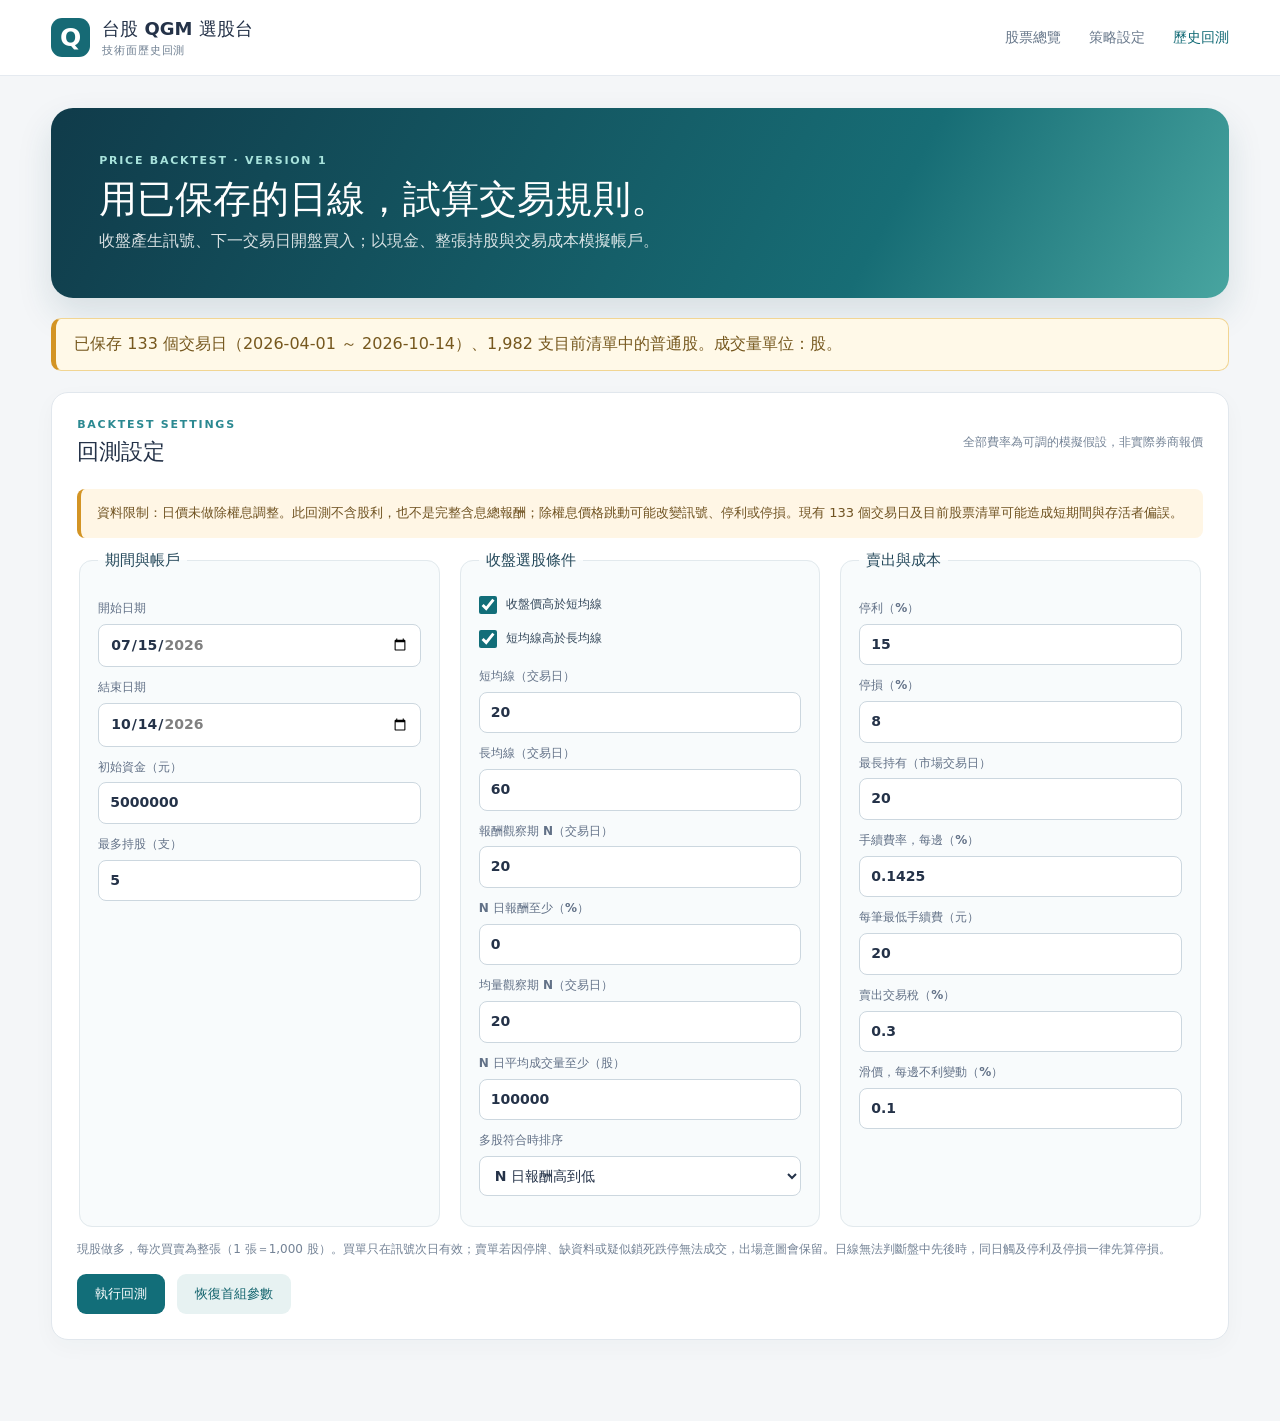
==== docs/backtest.html @ 7f47bbbf "Add technical historical backtest v1" ====
<!doctype html>
<html lang="zh-Hant"><head><meta charset="utf-8"><meta name="viewport" content="width=device-width,initial-scale=1">
<title>歷史回測 · 台股 QGM 選股台</title><link rel="stylesheet" href="style.css"></head>
<body><header><div class="brand"><span class="brand-mark">Q</span><div><strong>台股 QGM 選股台</strong><small>技術面歷史回測</small></div></div><nav><a href="index.html">股票總覽</a><a href="settings.html">策略設定</a><a class="active" href="backtest.html">歷史回測</a></nav></header>
<main><section class="hero settings-hero"><div><p class="eyebrow">PRICE BACKTEST · VERSION 1</p><h1>用已保存的日線，試算交易規則。</h1><p>收盤產生訊號、下一交易日開盤買入；以現金、整張持股與交易成本模擬帳戶。</p></div></section>
<div class="notice" id="coverageNotice">讀取可用行情期間…</div>
<section class="panel" aria-labelledby="settingsTitle"><div class="panel-head"><div><p class="eyebrow">BACKTEST SETTINGS</p><h2 id="settingsTitle">回測設定</h2></div><span class="muted">全部費率為可調的模擬假設，非實際券商報價</span></div>
<p class="backtest-warning"><strong>資料限制：</strong>日價未做除權息調整。此回測不含股利，也不是完整含息總報酬；除權息價格跳動可能改變訊號、停利或停損。現有 133 個交易日及目前股票清單可能造成短期間與存活者偏誤。</p>
<form id="backtestForm"><div class="backtest-grid">
<fieldset><legend>期間與帳戶</legend><label>開始日期<input id="startDate" name="startDate" type="date" required></label><label>結束日期<input id="endDate" name="endDate" type="date" required></label><label>初始資金（元）<input name="initialCapital" type="number" min="1" step="1" required></label><label>最多持股（支）<input name="maxPositions" type="number" min="1" max="50" step="1" required></label></fieldset>
<fieldset><legend>收盤選股條件</legend><label class="check-control"><input name="useCloseAboveShort" type="checkbox">收盤價高於短均線</label><label class="check-control"><input name="useShortAboveLong" type="checkbox">短均線高於長均線</label><label>短均線（交易日）<input name="maShort" type="number" min="1" max="120" step="1" required></label><label>長均線（交易日）<input name="maLong" type="number" min="2" max="120" step="1" required></label><label>報酬觀察期 N（交易日）<input name="returnDays" type="number" min="1" max="120" step="1" required></label><label>N 日報酬至少（%）<input name="minReturnPct" type="number" step="any" required></label><label>均量觀察期 N（交易日）<input name="volumeDays" type="number" min="1" max="120" step="1" required></label><label>N 日平均成交量至少（股）<input name="minAvgVolumeShares" type="number" min="0" step="1" required></label><label>多股符合時排序<select name="rankBy"><option value="return_desc">N 日報酬高到低</option><option value="volume_desc">N 日均量高到低</option><option value="stock_id">股票代碼小到大</option></select></label></fieldset>
<fieldset><legend>賣出與成本</legend><label>停利（%）<input name="takeProfitPct" type="number" min="0.01" step="any" required></label><label>停損（%）<input name="stopLossPct" type="number" min="0.01" max="99.99" step="any" required></label><label>最長持有（市場交易日）<input name="maxHoldDays" type="number" min="1" max="120" step="1" required></label><label>手續費率，每邊（%）<input name="feeRatePct" type="number" min="0" step="any" required></label><label>每筆最低手續費（元）<input name="feeMinimum" type="number" min="0" step="any" required></label><label>賣出交易稅（%）<input name="sellTaxPct" type="number" min="0" step="any" required></label><label>滑價，每邊不利變動（%）<input name="slippagePct" type="number" min="0" step="any" required></label></fieldset>
</div><p class="footnote">現股做多，每次買賣為整張（1 張＝1,000 股）。買單只在訊號次日有效；賣單若因停牌、缺資料或疑似鎖死跌停無法成交，出場意圖會保留。日線無法判斷盤中先後時，同日觸及停利及停損一律先算停損。</p>
<div class="toolbar"><button class="button" type="submit" id="runButton">執行回測</button><button class="button secondary" type="button" id="cancelButton" hidden>取消執行</button><button class="button secondary" type="button" id="resetButton">恢復首組參數</button><span id="runStatus" role="status" aria-live="polite"></span></div></form></section>
<section id="resultSection" hidden aria-labelledby="resultTitle"><div class="panel"><div class="panel-head"><div><p class="eyebrow">ACCOUNT RESULTS</p><h2 id="resultTitle">回測結果</h2></div><span id="effectivePeriod" class="muted"></span></div>
<div class="notice" role="note"><strong>結果限制：</strong><span id="resultLimits"></span></div>
<div id="summaryCards" class="cards backtest-cards"></div><h3>每日帳戶淨值</h3><div id="equityChart" class="equity-chart" role="group" aria-label="每日帳戶淨值圖"></div><div id="equityInspector" class="chart-inspector" role="status" aria-live="polite"></div><p class="footnote">滑鼠指向圖面可查看當日數值；手機點選圖面查看。鍵盤可選取圖表後用左右方向鍵切換日期。</p><p id="equityRange" class="footnote"></p>
<h3>跳過及未成交統計</h3><div id="skipStats" class="skip-stats"></div><p class="footnote">缺資料原因同時顯示事件次數與涉及股票數。同一股票可能在多日或多種原因中重複計入，各類股票數不可直接相加；其他跳過原因按委託事件計次。</p><button id="downloadSkipCsv" class="button secondary" type="button">下載缺資料跳過明細 CSV</button>
<h3>期末未平倉部位</h3><div class="table-wrap compact-table"><table><thead><tr><th>股票</th><th>買入日期</th><th>股數（股）</th><th>買入價</th><th>最後估值價</th><th>估值日期</th><th>待出場原因</th></tr></thead><tbody id="openRows"></tbody></table></div>
</div><div class="panel"><div class="panel-head"><div><p class="eyebrow">CLOSED TRADES</p><h2>已平倉交易</h2></div><button id="downloadCsv" class="button secondary" type="button">下載交易明細 CSV</button></div><div class="table-wrap compact-table"><table><thead><tr><th>股票</th><th>買入／賣出日期</th><th>買入／賣出價</th><th>股數（股）</th><th>買入成本</th><th>賣出實收</th><th>淨損益</th><th>報酬率</th><th>出場原因</th></tr></thead><tbody id="tradeRows"></tbody></table></div></div></section>
</main><script type="module" src="backtest.js"></script></body></html>
---- docs/style.css ----
:root{font-family:Inter,"Noto Sans TC","Microsoft JhengHei",system-ui,sans-serif;color:#243248;background:#f4f6f8;font-synthesis:none}*{box-sizing:border-box}body{margin:0}header{height:76px;background:#fff;border-bottom:1px solid #e5eaf0;display:flex;align-items:center;justify-content:space-between;padding:0 max(4vw,24px);position:sticky;top:0;z-index:10}.brand{display:flex;align-items:center;gap:12px}.brand-mark{display:grid;place-items:center;width:39px;height:39px;border-radius:11px;background:#166a75;color:#fff;font-size:25px;font-weight:800}.brand strong,.brand small{display:block}.brand strong{font-size:18px}.brand small{font-size:11px;color:#708092;letter-spacing:.08em;margin-top:2px}nav{display:flex;gap:28px}nav a{text-decoration:none;color:#68788b;font-weight:700;font-size:14px}nav a.active{color:#116a75}main{max-width:1600px;margin:auto;padding:32px max(4vw,24px) 60px}.hero{min-height:225px;background:linear-gradient(118deg,#103b4a,#176d75 70%,#48a5a0);border-radius:22px;color:#fff;padding:42px 48px;display:flex;align-items:center;justify-content:space-between;gap:25px;box-shadow:0 16px 35px #17495722}.hero h1{font-size:clamp(26px,3vw,43px);line-height:1.25;margin:8px 0}.hero p:not(.eyebrow){opacity:.83;margin:0}.eyebrow{font-size:11px;font-weight:800;letter-spacing:.16em;color:#2b8991;margin:0}.hero .eyebrow{color:#a8e3dc}.hero-stat{text-align:center;min-width:190px;border-left:1px solid #ffffff50;padding-left:30px}.hero-stat span{font-size:48px;font-weight:800;display:block}.hero-stat small{opacity:.8}.settings-hero{min-height:190px}.notice{background:#fff9e8;border:1px solid #f1d593;border-left:5px solid #d39424;border-radius:10px;padding:15px 18px;margin:20px 0;color:#76581e}.notice.error{border-color:#e9a1a1;border-left-color:#be4a4a;background:#fff1f1;color:#9a3434}.cards{display:grid;grid-template-columns:repeat(5,minmax(0,1fr));gap:14px;margin:22px 0}.card{background:#fff;border:1px solid #e2e9ed;border-radius:15px;padding:20px;box-shadow:0 5px 16px #1b344a09}.card strong{display:block;color:#243248;font-size:14px}.card .count{font-size:29px;font-weight:800;color:#116c76;margin:7px 0}.card small{color:#82909f}.panel{background:#fff;border:1px solid #e1e7ed;border-radius:17px;padding:25px;margin:21px 0;box-shadow:0 7px 22px #1b344a08}.panel-head{display:flex;justify-content:space-between;align-items:center;gap:16px;margin-bottom:22px}.panel-head h2{margin:6px 0 0;font-size:22px}.filter-grid{display:grid;grid-template-columns:repeat(6,minmax(130px,1fr));gap:14px}label{display:block;font-size:12px;font-weight:700;color:#627187}input[type=number],input[type=search],select{width:100%;margin-top:7px;border:1px solid #ccd7df;border-radius:8px;padding:10px 11px;background:#fff;color:#243248;font:inherit;font-size:14px;min-height:40px}input:focus,select:focus{outline:2px solid #65bbb8;outline-offset:1px}.strategy-picks{border:0;border-top:1px solid #e7edf0;margin:24px 0 0;padding:20px 0 0;display:flex;gap:18px;flex-wrap:wrap}.strategy-picks legend{font-size:12px;color:#708092;font-weight:700;padding-right:12px}.strategy-picks label,.toggle-row label{display:flex;align-items:center;gap:7px;color:#34485b;font-size:13px}.toolbar{display:flex;align-items:end;gap:12px;flex-wrap:wrap;margin-top:14px}.toolbar label{min-width:150px}.button{border:0;border-radius:9px;background:#126e79;color:#fff;padding:11px 18px;min-height:40px;text-decoration:none;font-size:13px;font-weight:800;cursor:pointer;display:inline-flex;align-items:center;justify-content:center}.button:hover{background:#0b5660}.button.secondary{background:#e7f2f2;color:#12636d}.button.secondary:hover{background:#d7ebea}.muted,.footnote,#resultCount,#saveMessage{color:#748396;font-size:12px}.table-panel{padding-bottom:15px}.table-wrap{overflow:auto;max-height:780px}table{border-collapse:collapse;min-width:2050px;width:100%;font-size:12px}th{position:sticky;top:0;background:#edf3f5;color:#607488;text-align:right;padding:12px 9px;white-space:nowrap}td{text-align:right;padding:12px 9px;border-bottom:1px solid #ecf0f3;white-space:nowrap}td:nth-child(3),th:nth-child(3){text-align:left}tbody tr:hover{background:#f5fbfa}.ticker{color:#126e79;font-weight:800}.badge{border-radius:5px;padding:3px 6px;font-size:11px;font-weight:700}.pass{background:#dff4e7;color:#27804e}.fail{background:#f1f3f5;color:#88929e}.missing_data{background:#fff0d6;color:#9a6a13}.unavailable{background:#e8edf4;color:#718095}.footnote{line-height:1.8}.actions{align-items:center;margin:22px 0}.file-button{position:relative;overflow:hidden}.file-button input{position:absolute;inset:0;opacity:0;cursor:pointer}.setting-grid{display:grid;grid-template-columns:repeat(auto-fill,minmax(220px,1fr));gap:16px}.setting-card{background:#f8fbfc;border:1px solid #e5ecef;border-radius:11px;padding:15px}.setting-card>label{margin-bottom:10px}.toggle-row{display:flex;align-items:center;justify-content:space-between;gap:8px}.tier-grid{display:grid;grid-template-columns:repeat(2,1fr);gap:8px;margin-top:9px}.setting-card h3{font-size:14px;margin:0 0 12px}.setting-card small{display:block;margin-top:8px;color:#8190a0}.section-note{color:#728191;font-size:12px}.weight-total{font-size:13px;font-weight:800;color:#146d78}.weight-total.invalid{color:#b54848}@media(max-width:1000px){.filter-grid{grid-template-columns:repeat(3,1fr)}.cards{grid-template-columns:repeat(3,1fr)}}@media(max-width:650px){header{padding:0 16px}.brand strong{font-size:14px}nav{gap:12px}nav a{font-size:12px}main{padding:18px 14px 40px}.hero{padding:28px 24px;display:block}.hero-stat{border-left:0;border-top:1px solid #ffffff55;margin-top:25px;padding:15px 0 0;text-align:left}.hero-stat span{font-size:34px}.cards{grid-template-columns:repeat(2,1fr)}.filter-grid{grid-template-columns:repeat(2,1fr)}.panel{padding:18px}.panel-head{display:block}.panel-head .button{margin-top:14px}}
.field-control{min-width:0;margin:8px 0 12px}.field-control>label{display:block;margin-bottom:7px}.input-with-unit{display:flex;align-items:center;gap:9px;min-width:0}.input-with-unit input{flex:1 1 auto;min-width:0;width:0;margin:0}.unit{flex:0 0 auto;color:#627187;font-size:12px;font-weight:800;white-space:nowrap}.field-help{display:block;margin-top:6px;color:#708092;font-size:12px;font-weight:400;line-height:1.55}.check-control{display:flex;align-items:flex-start;gap:9px;min-height:40px;padding:8px 0;color:#34485b;cursor:pointer}.check-control input{width:18px;height:18px;margin:0;accent-color:#126e79;flex:0 0 auto}.check-control:focus-within{outline:2px solid #65bbb8;outline-offset:3px;border-radius:4px}.condition-summary{margin:5px 0;color:#53667a;font-size:12px;line-height:1.55}.factor-heading{margin:28px 0 12px;color:#24485a}.qgm-rule h4{font-size:14px;margin:0 0 8px}.qgm-rule .toggle-row{margin-top:10px}.max-score-status{display:grid;grid-template-columns:repeat(auto-fit,minmax(min(100%,260px),1fr));gap:8px}.max-score-status p{padding:10px 12px;margin:0;border-radius:8px;background:#e9f5ed;color:#286b41;font-size:12px;line-height:1.5}.max-score-status .score-mismatch{background:#fff2da;color:#885e14}.strategy-toggle{max-width:360px;margin-bottom:14px}.tier-grid{grid-template-columns:minmax(0,1fr) minmax(0,1fr)}
@media(max-width:1000px){.setting-grid{grid-template-columns:repeat(auto-fit,minmax(min(100%,220px),1fr))}.section-note{max-width:44%;text-align:right}}
@media(max-width:650px){header{height:auto;min-height:66px;gap:8px}.brand{min-width:0}.brand-mark{width:33px;height:33px;flex:0 0 auto}nav{gap:10px;flex:0 0 auto}.setting-grid{grid-template-columns:minmax(0,1fr)}.setting-card{min-width:0;padding:13px}.tier-grid{grid-template-columns:minmax(0,1fr) minmax(0,1fr);gap:7px}.panel-head{display:flex;align-items:flex-start;flex-direction:column;gap:8px}.section-note{max-width:none;text-align:left}.actions{align-items:stretch}.actions>.button,.actions>.file-button{flex:1 1 145px}.actions>#saveMessage{flex-basis:100%}.field-control,.input-with-unit,.input-with-unit input{max-width:100%}.weight-total{line-height:1.6}}
.backtest-grid{display:grid;grid-template-columns:repeat(3,minmax(0,1fr));gap:16px}.backtest-grid fieldset{border:1px solid #e2e9ed;border-radius:13px;background:#f8fbfc;padding:18px;min-width:0}.backtest-grid legend{font-size:15px;font-weight:800;color:#24485a;padding:0 7px}.backtest-grid label:not(.check-control){margin:12px 0;line-height:1.4}.backtest-grid input,.backtest-grid select{display:block}.backtest-grid .check-control{min-height:30px}.backtest-warning{line-height:1.75;background:#fff6e5;border-left:4px solid #d39424;border-radius:8px;padding:13px 16px;color:#705322;font-size:13px}.backtest-cards{grid-template-columns:repeat(3,minmax(0,1fr))}.backtest-cards .count{font-size:24px}.equity-chart{height:270px;padding:12px;border:1px solid #e1e7ed;border-radius:12px;background:linear-gradient(#fff,#f6fbfa)}.equity-chart svg{display:block;width:100%;height:100%}.chart-line{fill:none;stroke:#16828a;stroke-width:2.5;vector-effect:non-scaling-stroke}.chart-baseline{stroke:#9eb5bb;stroke-width:1;stroke-dasharray:5 5;vector-effect:non-scaling-stroke}.skip-stats{display:grid;grid-template-columns:repeat(auto-fit,minmax(180px,1fr));gap:10px}.skip-stats>div{display:flex;justify-content:space-between;gap:8px;background:#f4f8fa;border-radius:8px;padding:11px 13px;font-size:12px}.skip-stats strong{color:#526c7b}.compact-table table{min-width:900px}.compact-table td,.compact-table th{text-align:left}.compact-table td{line-height:1.6}.profit{color:#17804f;font-weight:700}.loss{color:#b54848;font-weight:700}.error-text{color:#b54848;font-weight:700}.toolbar button:disabled{opacity:.5;cursor:wait}#runStatus{font-size:13px;color:#526c7b}
@media(max-width:1050px){.backtest-grid{grid-template-columns:repeat(2,minmax(0,1fr))}}
@media(max-width:650px){header{flex-wrap:wrap;padding:10px 16px}nav{width:100%;justify-content:space-between;gap:5px}nav a{font-size:12px;padding:6px 2px}.backtest-grid{grid-template-columns:minmax(0,1fr)}.backtest-cards{grid-template-columns:repeat(2,minmax(0,1fr))}.backtest-cards .count{font-size:20px}.equity-chart{height:220px}}
.backtest-grid input[type=date]{width:100%;margin-top:7px;border:1px solid #ccd7df;border-radius:8px;padding:10px 11px;background:#fff;color:#243248;font:inherit;font-size:14px;min-height:40px}.button[hidden]{display:none}
.equity-chart{height:auto;overflow-x:auto}.equity-chart svg{display:block;width:100%;min-width:660px;height:310px;cursor:crosshair;touch-action:pan-x pan-y}.equity-chart svg:focus-visible{outline:2px solid #65bbb8;outline-offset:-3px}.chart-grid{stroke:#e5edf1;stroke-width:1;vector-effect:non-scaling-stroke}.chart-axis{stroke:#8196a2;stroke-width:1;vector-effect:non-scaling-stroke}.chart-tick{fill:#657888;font-size:11px}.chart-axis-title{fill:#526c7b;font-size:12px;font-weight:700}.chart-baseline-label,.chart-marker-label{font-size:11px;font-weight:700;paint-order:stroke;stroke:#fff;stroke-width:3px;stroke-linejoin:round}.chart-baseline-label{fill:#657888}.chart-peak{fill:#138073;stroke:#fff;stroke-width:2;vector-effect:non-scaling-stroke}.chart-trough{fill:#c45555;stroke:#fff;stroke-width:2;vector-effect:non-scaling-stroke}.chart-peak-label{fill:#107165}.chart-trough-label{fill:#ad4545}.chart-cursor{stroke:#75979e;stroke-width:1;stroke-dasharray:3 4;vector-effect:non-scaling-stroke}.chart-selection{fill:#fff;stroke:#146d78;stroke-width:2;vector-effect:non-scaling-stroke}.chart-inspector{margin-top:9px;padding:10px 13px;border-radius:8px;background:#ecf6f6;color:#245866;font-size:13px;font-weight:700;line-height:1.6;min-height:42px}
@media(max-width:650px){.equity-chart{height:auto}.equity-chart svg{min-width:660px;height:285px}.chart-inspector{font-size:12px}}
.equity-chart svg:focus{outline:none}.equity-chart svg:focus-visible{outline:2px solid #65bbb8;outline-offset:-3px}
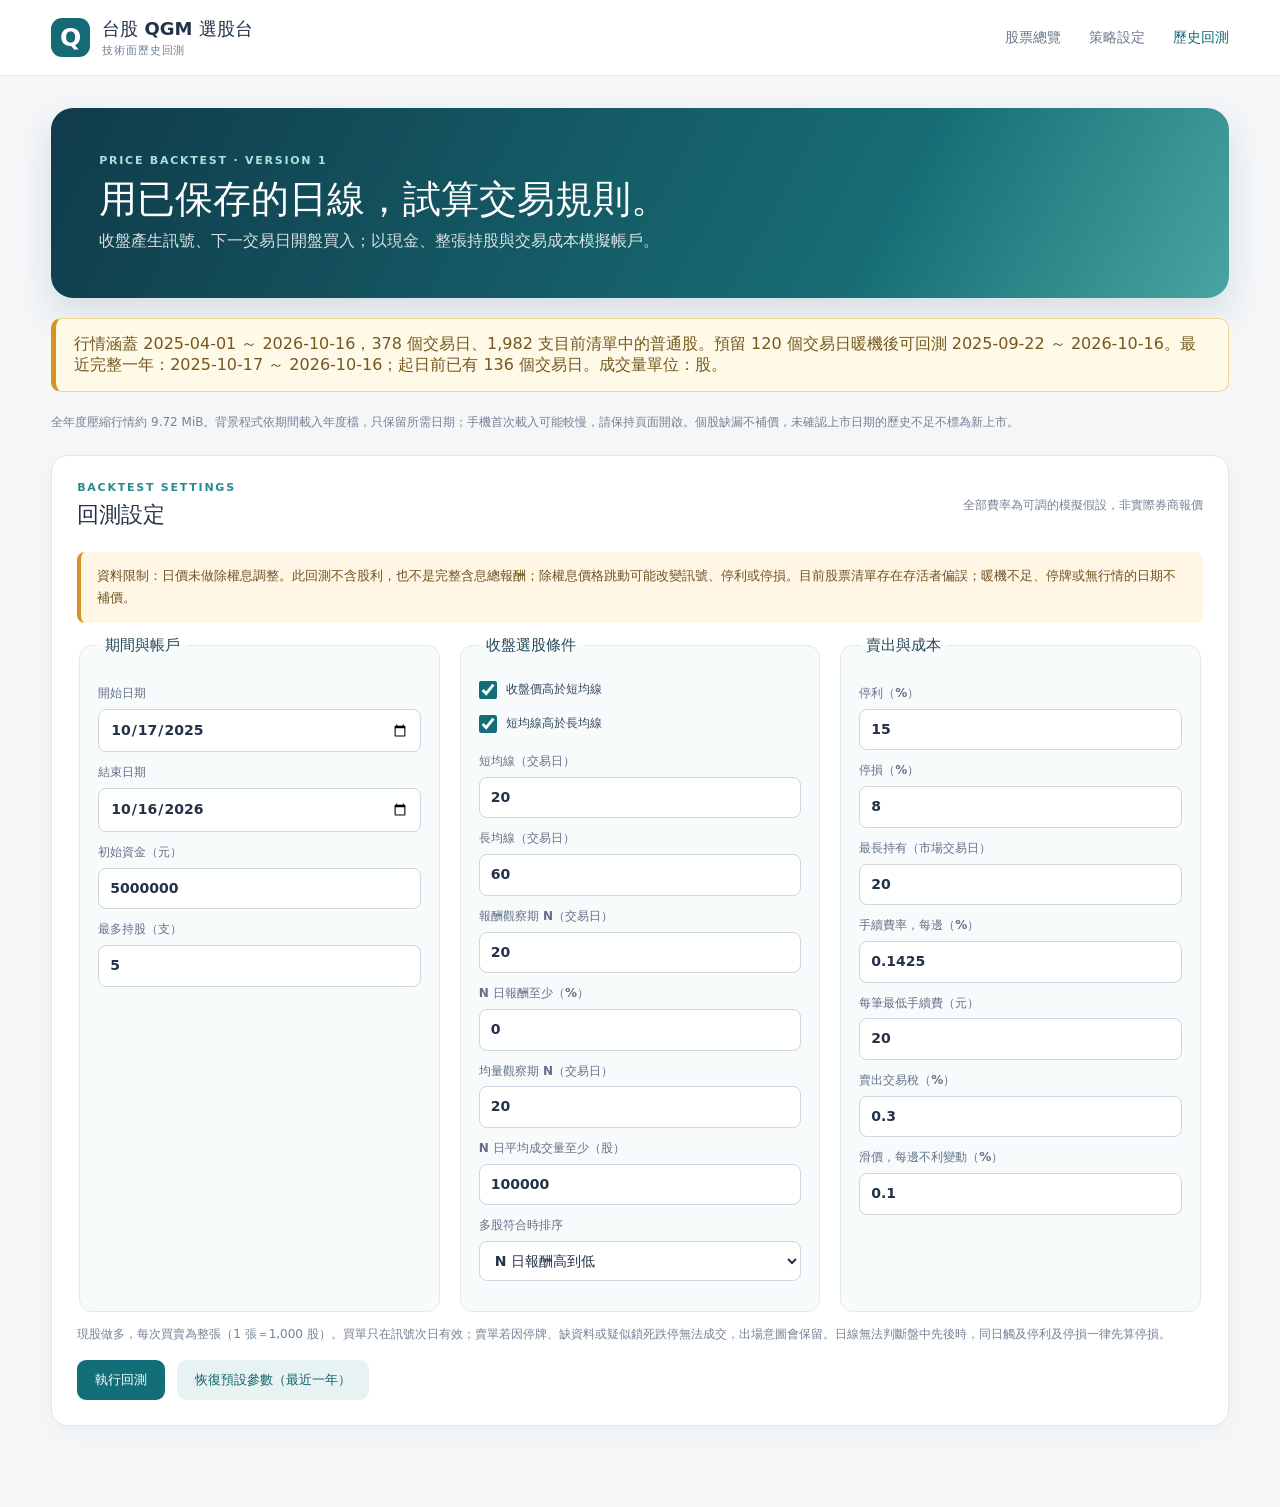
==== commit 651cc17b: "Expand technical backtest to one full year" ====
--- a/docs/backtest.html
+++ b/docs/backtest.html
@@ -4,16 +4,18 @@
 <body><header><div class="brand"><span class="brand-mark">Q</span><div><strong>台股 QGM 選股台</strong><small>技術面歷史回測</small></div></div><nav><a href="index.html">股票總覽</a><a href="settings.html">策略設定</a><a class="active" href="backtest.html">歷史回測</a></nav></header>
 <main><section class="hero settings-hero"><div><p class="eyebrow">PRICE BACKTEST · VERSION 1</p><h1>用已保存的日線，試算交易規則。</h1><p>收盤產生訊號、下一交易日開盤買入；以現金、整張持股與交易成本模擬帳戶。</p></div></section>
 <div class="notice" id="coverageNotice">讀取可用行情期間…</div>
+<p class="footnote" id="downloadNotice"></p>
 <section class="panel" aria-labelledby="settingsTitle"><div class="panel-head"><div><p class="eyebrow">BACKTEST SETTINGS</p><h2 id="settingsTitle">回測設定</h2></div><span class="muted">全部費率為可調的模擬假設，非實際券商報價</span></div>
-<p class="backtest-warning"><strong>資料限制：</strong>日價未做除權息調整。此回測不含股利，也不是完整含息總報酬；除權息價格跳動可能改變訊號、停利或停損。現有 133 個交易日及目前股票清單可能造成短期間與存活者偏誤。</p>
+<p class="backtest-warning"><strong>資料限制：</strong>日價未做除權息調整。此回測不含股利，也不是完整含息總報酬；除權息價格跳動可能改變訊號、停利或停損。目前股票清單存在存活者偏誤；暖機不足、停牌或無行情的日期不補價。</p>
 <form id="backtestForm"><div class="backtest-grid">
 <fieldset><legend>期間與帳戶</legend><label>開始日期<input id="startDate" name="startDate" type="date" required></label><label>結束日期<input id="endDate" name="endDate" type="date" required></label><label>初始資金（元）<input name="initialCapital" type="number" min="1" step="1" required></label><label>最多持股（支）<input name="maxPositions" type="number" min="1" max="50" step="1" required></label></fieldset>
 <fieldset><legend>收盤選股條件</legend><label class="check-control"><input name="useCloseAboveShort" type="checkbox">收盤價高於短均線</label><label class="check-control"><input name="useShortAboveLong" type="checkbox">短均線高於長均線</label><label>短均線（交易日）<input name="maShort" type="number" min="1" max="120" step="1" required></label><label>長均線（交易日）<input name="maLong" type="number" min="2" max="120" step="1" required></label><label>報酬觀察期 N（交易日）<input name="returnDays" type="number" min="1" max="120" step="1" required></label><label>N 日報酬至少（%）<input name="minReturnPct" type="number" step="any" required></label><label>均量觀察期 N（交易日）<input name="volumeDays" type="number" min="1" max="120" step="1" required></label><label>N 日平均成交量至少（股）<input name="minAvgVolumeShares" type="number" min="0" step="1" required></label><label>多股符合時排序<select name="rankBy"><option value="return_desc">N 日報酬高到低</option><option value="volume_desc">N 日均量高到低</option><option value="stock_id">股票代碼小到大</option></select></label></fieldset>
 <fieldset><legend>賣出與成本</legend><label>停利（%）<input name="takeProfitPct" type="number" min="0.01" step="any" required></label><label>停損（%）<input name="stopLossPct" type="number" min="0.01" max="99.99" step="any" required></label><label>最長持有（市場交易日）<input name="maxHoldDays" type="number" min="1" max="120" step="1" required></label><label>手續費率，每邊（%）<input name="feeRatePct" type="number" min="0" step="any" required></label><label>每筆最低手續費（元）<input name="feeMinimum" type="number" min="0" step="any" required></label><label>賣出交易稅（%）<input name="sellTaxPct" type="number" min="0" step="any" required></label><label>滑價，每邊不利變動（%）<input name="slippagePct" type="number" min="0" step="any" required></label></fieldset>
 </div><p class="footnote">現股做多，每次買賣為整張（1 張＝1,000 股）。買單只在訊號次日有效；賣單若因停牌、缺資料或疑似鎖死跌停無法成交，出場意圖會保留。日線無法判斷盤中先後時，同日觸及停利及停損一律先算停損。</p>
-<div class="toolbar"><button class="button" type="submit" id="runButton">執行回測</button><button class="button secondary" type="button" id="cancelButton" hidden>取消執行</button><button class="button secondary" type="button" id="resetButton">恢復首組參數</button><span id="runStatus" role="status" aria-live="polite"></span></div></form></section>
+<div class="toolbar"><button class="button" type="submit" id="runButton">執行回測</button><button class="button secondary" type="button" id="cancelButton" hidden>取消執行</button><button class="button secondary" type="button" id="resetButton">恢復預設參數（最近一年）</button><span id="runStatus" role="status" aria-live="polite"></span></div></form></section>
 <section id="resultSection" hidden aria-labelledby="resultTitle"><div class="panel"><div class="panel-head"><div><p class="eyebrow">ACCOUNT RESULTS</p><h2 id="resultTitle">回測結果</h2></div><span id="effectivePeriod" class="muted"></span></div>
 <div class="notice" role="note"><strong>結果限制：</strong><span id="resultLimits"></span></div>
+<p class="footnote" id="loadMetrics"></p>
 <div id="summaryCards" class="cards backtest-cards"></div><h3>每日帳戶淨值</h3><div id="equityChart" class="equity-chart" role="group" aria-label="每日帳戶淨值圖"></div><div id="equityInspector" class="chart-inspector" role="status" aria-live="polite"></div><p class="footnote">滑鼠指向圖面可查看當日數值；手機點選圖面查看。鍵盤可選取圖表後用左右方向鍵切換日期。</p><p id="equityRange" class="footnote"></p>
 <h3>跳過及未成交統計</h3><div id="skipStats" class="skip-stats"></div><p class="footnote">缺資料原因同時顯示事件次數與涉及股票數。同一股票可能在多日或多種原因中重複計入，各類股票數不可直接相加；其他跳過原因按委託事件計次。</p><button id="downloadSkipCsv" class="button secondary" type="button">下載缺資料跳過明細 CSV</button>
 <h3>期末未平倉部位</h3><div class="table-wrap compact-table"><table><thead><tr><th>股票</th><th>買入日期</th><th>股數（股）</th><th>買入價</th><th>最後估值價</th><th>估值日期</th><th>待出場原因</th></tr></thead><tbody id="openRows"></tbody></table></div>
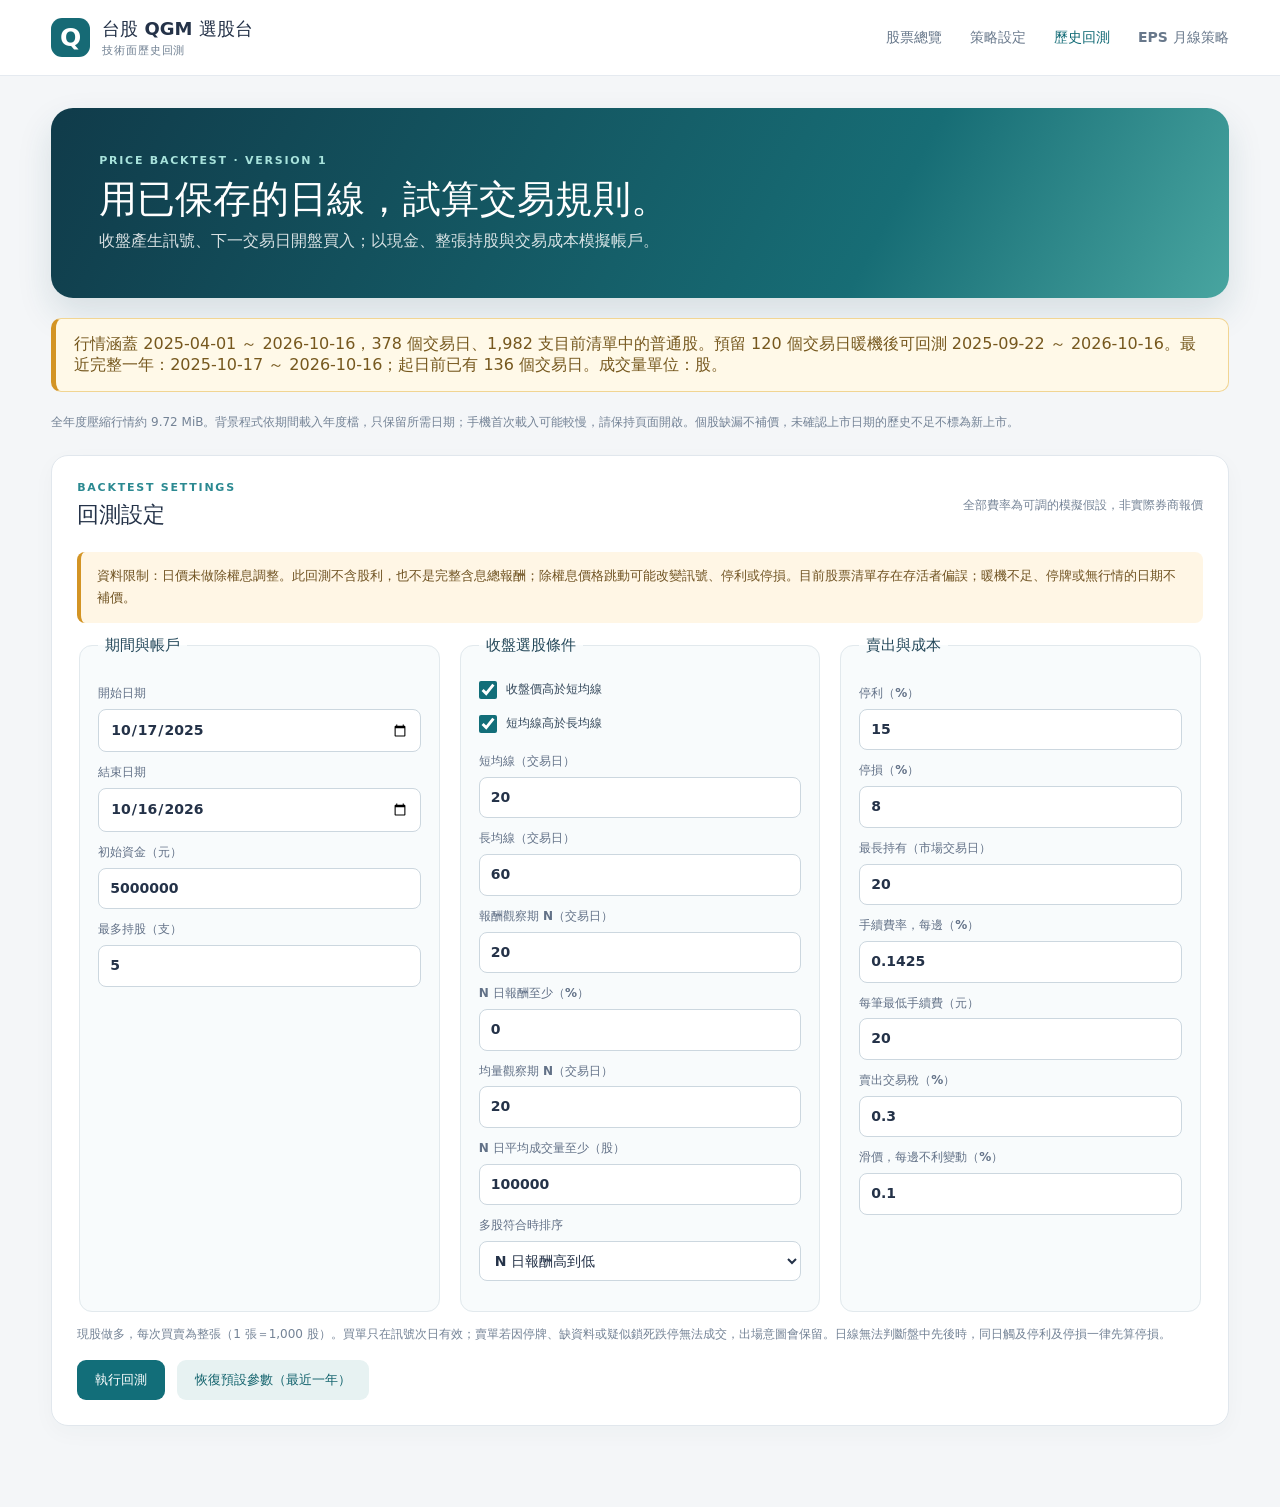
==== commit 8b7caf02: "Add annual EPS value and monthly-average screening strategy" ====
--- a/docs/backtest.html
+++ b/docs/backtest.html
@@ -1,7 +1,7 @@
 <!doctype html>
 <html lang="zh-Hant"><head><meta charset="utf-8"><meta name="viewport" content="width=device-width,initial-scale=1">
 <title>歷史回測 · 台股 QGM 選股台</title><link rel="stylesheet" href="style.css"></head>
-<body><header><div class="brand"><span class="brand-mark">Q</span><div><strong>台股 QGM 選股台</strong><small>技術面歷史回測</small></div></div><nav><a href="index.html">股票總覽</a><a href="settings.html">策略設定</a><a class="active" href="backtest.html">歷史回測</a></nav></header>
+<body><header><div class="brand"><span class="brand-mark">Q</span><div><strong>台股 QGM 選股台</strong><small>技術面歷史回測</small></div></div><nav><a href="index.html">股票總覽</a><a href="settings.html">策略設定</a><a class="active" href="backtest.html">歷史回測</a><a href="eps-value.html">EPS 月線策略</a></nav></header>
 <main><section class="hero settings-hero"><div><p class="eyebrow">PRICE BACKTEST · VERSION 1</p><h1>用已保存的日線，試算交易規則。</h1><p>收盤產生訊號、下一交易日開盤買入；以現金、整張持股與交易成本模擬帳戶。</p></div></section>
 <div class="notice" id="coverageNotice">讀取可用行情期間…</div>
 <p class="footnote" id="downloadNotice"></p>
@@ -20,4 +20,4 @@
 <h3>跳過及未成交統計</h3><div id="skipStats" class="skip-stats"></div><p class="footnote">缺資料原因同時顯示事件次數與涉及股票數。同一股票可能在多日或多種原因中重複計入，各類股票數不可直接相加；其他跳過原因按委託事件計次。</p><button id="downloadSkipCsv" class="button secondary" type="button">下載缺資料跳過明細 CSV</button>
 <h3>期末未平倉部位</h3><div class="table-wrap compact-table"><table><thead><tr><th>股票</th><th>買入日期</th><th>股數（股）</th><th>買入價</th><th>最後估值價</th><th>估值日期</th><th>待出場原因</th></tr></thead><tbody id="openRows"></tbody></table></div>
 </div><div class="panel"><div class="panel-head"><div><p class="eyebrow">CLOSED TRADES</p><h2>已平倉交易</h2></div><button id="downloadCsv" class="button secondary" type="button">下載交易明細 CSV</button></div><div class="table-wrap compact-table"><table><thead><tr><th>股票</th><th>買入／賣出日期</th><th>買入／賣出價</th><th>股數（股）</th><th>買入成本</th><th>賣出實收</th><th>淨損益</th><th>報酬率</th><th>出場原因</th></tr></thead><tbody id="tradeRows"></tbody></table></div></div></section>
-</main><script type="module" src="backtest.js"></script></body></html>
+</main><script type="module" src="backtest.js?v=year-history-3"></script></body></html>
--- a/docs/style.css
+++ b/docs/style.css
@@ -9,3 +9,27 @@
 .equity-chart{height:auto;overflow-x:auto}.equity-chart svg{display:block;width:100%;min-width:660px;height:310px;cursor:crosshair;touch-action:pan-x pan-y}.equity-chart svg:focus-visible{outline:2px solid #65bbb8;outline-offset:-3px}.chart-grid{stroke:#e5edf1;stroke-width:1;vector-effect:non-scaling-stroke}.chart-axis{stroke:#8196a2;stroke-width:1;vector-effect:non-scaling-stroke}.chart-tick{fill:#657888;font-size:11px}.chart-axis-title{fill:#526c7b;font-size:12px;font-weight:700}.chart-baseline-label,.chart-marker-label{font-size:11px;font-weight:700;paint-order:stroke;stroke:#fff;stroke-width:3px;stroke-linejoin:round}.chart-baseline-label{fill:#657888}.chart-peak{fill:#138073;stroke:#fff;stroke-width:2;vector-effect:non-scaling-stroke}.chart-trough{fill:#c45555;stroke:#fff;stroke-width:2;vector-effect:non-scaling-stroke}.chart-peak-label{fill:#107165}.chart-trough-label{fill:#ad4545}.chart-cursor{stroke:#75979e;stroke-width:1;stroke-dasharray:3 4;vector-effect:non-scaling-stroke}.chart-selection{fill:#fff;stroke:#146d78;stroke-width:2;vector-effect:non-scaling-stroke}.chart-inspector{margin-top:9px;padding:10px 13px;border-radius:8px;background:#ecf6f6;color:#245866;font-size:13px;font-weight:700;line-height:1.6;min-height:42px}
 @media(max-width:650px){.equity-chart{height:auto}.equity-chart svg{min-width:660px;height:285px}.chart-inspector{font-size:12px}}
 .equity-chart svg:focus{outline:none}.equity-chart svg:focus-visible{outline:2px solid #65bbb8;outline-offset:-3px}
+.eps-hero{background:linear-gradient(118deg,#392e50,#6b4b77 70%,#a27687)}
+.eps-control-grid{display:grid;grid-template-columns:repeat(auto-fit,minmax(230px,1fr));gap:14px}
+.eps-control-card{background:#f8fbfc;border:1px solid #e5ecef;border-radius:12px;padding:16px;min-width:0}
+.eps-control-card h3{font-size:15px;margin:0 0 12px;color:#294257}
+.eps-control-card>label:not(.check-control),.eps-inline label{display:block;margin:10px 0;line-height:1.45}
+.eps-control-card input[type=number]{display:block;margin-top:6px}
+.eps-control-card small{display:block;color:#738395;font-size:11px;line-height:1.6;margin-top:8px}
+.eps-inline{display:grid;grid-template-columns:1fr 1fr;gap:10px}
+.eps-results-head{display:flex;justify-content:space-between;align-items:end;gap:18px;margin-bottom:17px}
+.eps-results-head h2{margin:6px 0}
+.eps-sort{display:flex;gap:12px}
+.eps-sort label{min-width:120px}
+.eps-sort select{margin-top:6px}
+.eps-table-wrap{max-height:75vh}
+.eps-table{min-width:1500px}
+.eps-table th,.eps-table td{text-align:left;vertical-align:top;white-space:normal;min-width:88px}
+.eps-table th:nth-child(2),.eps-table td:nth-child(2){min-width:130px}
+.eps-table th:nth-child(6),.eps-table td:nth-child(6){min-width:170px}
+.eps-table th:nth-child(10),.eps-table td:nth-child(10){min-width:210px}
+.eps-table small{display:inline-block;color:#78899a;font-size:10px;line-height:1.5;margin-top:3px}
+.eps-stock strong{color:#126e79}
+.eps-reason{color:#805e2e;line-height:1.55}
+.eps-table .badge.missing_data{white-space:nowrap}
+@media(max-width:650px){.eps-results-head{align-items:stretch;flex-direction:column}.eps-sort{width:100%}.eps-sort label{flex:1}.eps-control-grid{grid-template-columns:minmax(0,1fr)}}
